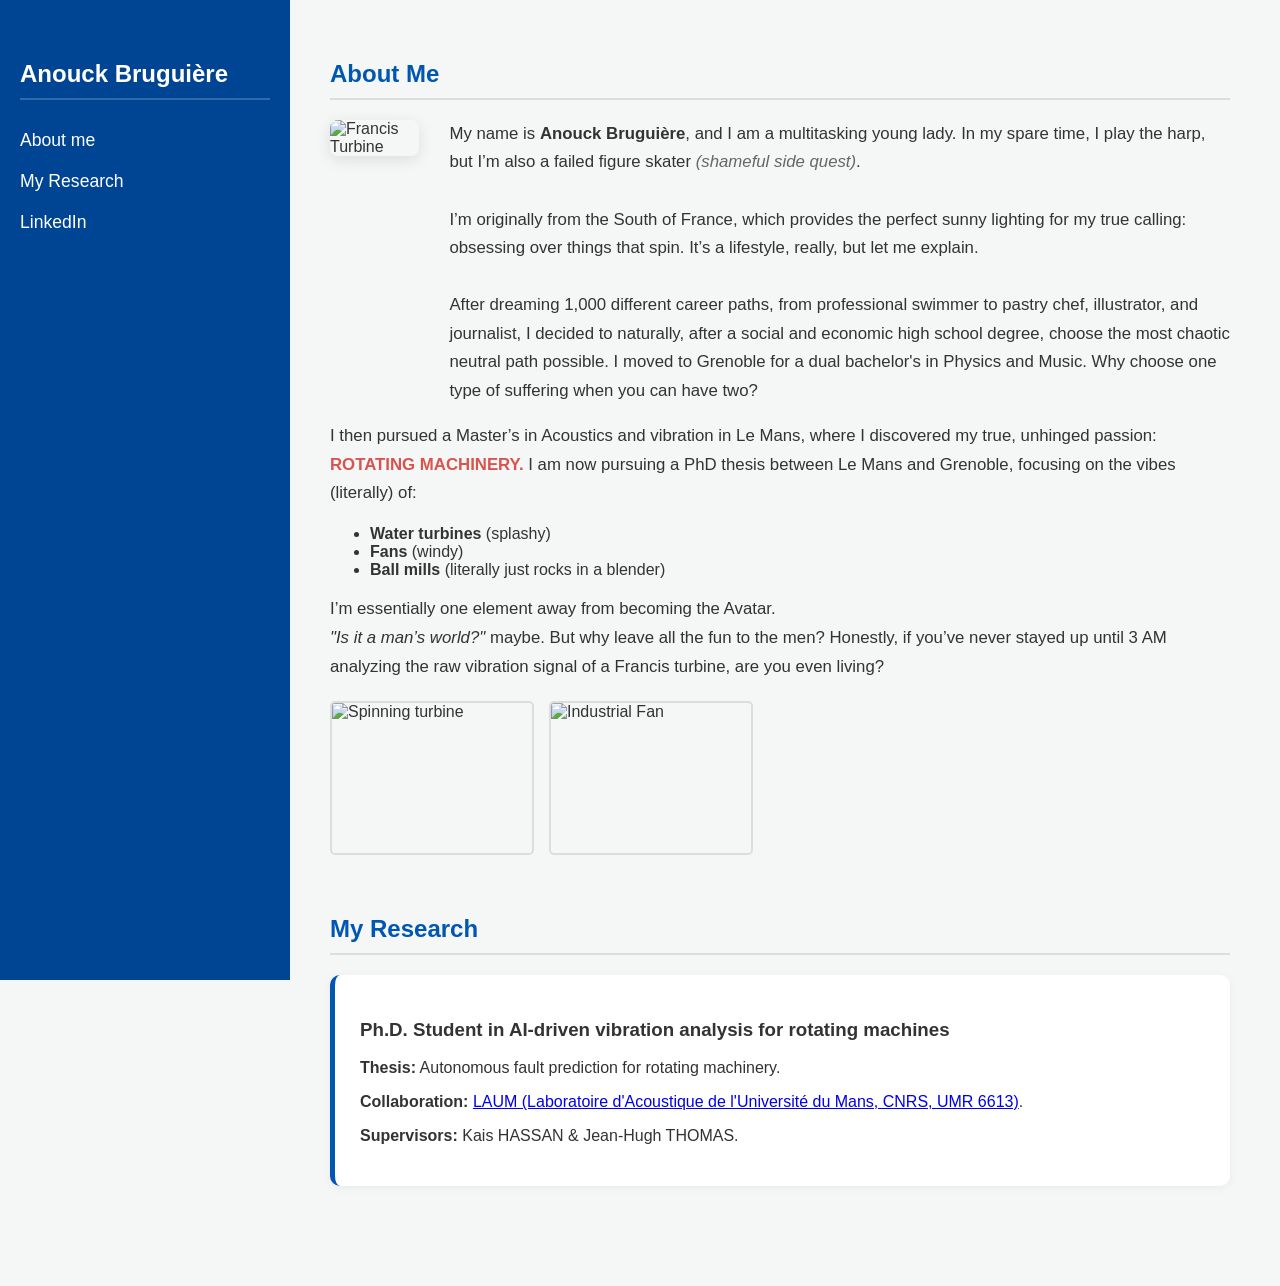
==== index.html @ d62f005c "Update index.html" ====
<!DOCTYPE html>
<html lang="en">
<head>
    <meta charset="UTF-8">
    <meta name="viewport" content="width=device-width, initial-scale=1.0">
    <title>Anouck Bruguière | PhD & Rotating Machinery</title>
    <style>
        :root {
            --sidebar-width: 250px;
            --accent-color: #0056b3;
            --bg-color: #f4f7f6;
        }

        body {
            font-family: 'Inter', -apple-system, sans-serif;
            margin: 0;
            display: flex;
            background-color: var(--bg-color);
            color: #333;
        }

        /* BANDEAU À GAUCHE */
        nav {
            width: var(--sidebar-width);
            background-color: #004494; /* Bleu profond industriel */
            height: 100vh;
            position: fixed;
            color: white;
            padding: 40px 20px;
        }

        nav h1 { font-size: 1.5rem; margin-bottom: 30px; border-bottom: 2px solid rgba(255,255,255,0.2); padding-bottom: 10px; }
        nav ul { list-style: none; padding: 0; }
        nav ul li { margin: 20px 0; }
        nav ul li a { color: white; text-decoration: none; font-weight: 500; font-size: 1.1rem; }
        nav ul li a:hover { color: #82b1ff; }

        /* CONTENU PRINCIPAL */
        main {
            margin-left: calc(var(--sidebar-width) + 40px);
            padding: 40px;
            max-width: 900px;
        }

        section { margin-bottom: 60px; scroll-margin-top: 40px; }
        h2 { color: var(--accent-color); border-bottom: 2px solid #ddd; padding-bottom: 10px; }

        /* ABOUT ME SECTION */
        .profile-container { display: flex; align-items: flex-start; gap: 30px; margin-top: 20px; }
        .turbine-img { 
            width: 300px; 
            border-radius: 8px; 
            box-shadow: 0 4px 15px rgba(0,0,0,0.1);
        }
        .bio-text { line-height: 1.7; font-size: 1.05rem; }

        /* GIFS & IMAGES */
        .gif-container { 
            display: flex; 
            gap: 15px; 
            margin-top: 20px; 
            flex-wrap: wrap;
        }
        .machine-gif { 
            width: 200px; 
            height: 150px; 
            object-fit: cover; 
            border-radius: 5px;
            border: 2px solid #ddd;
        }

        /* RESEARCH SECTION */
        .research-card {
            background: white;
            padding: 25px;
            border-radius: 10px;
            box-shadow: 0 2px 10px rgba(0,0,0,0.05);
            border-left: 5px solid var(--accent-color);
        }

        .energy { font-style: italic; color: #666; }
        .highlight { font-weight: bold; color: #d9534f; }
    </style>
</head>
<body>

    <nav>
        <h1>Anouck Bruguière</h1>
        <ul>
            <li><a href="#about">About me</a></li>
            <li><a href="#research">My Research</a></li>
            <li><a href="https://www.linkedin.com/in/anouck-b-947a131ab/" target="_blank">LinkedIn</a></li>
        </ul>
    </nav>

    <main>
        <section id="about">
            <h2>About Me</h2>
            <div class="profile-container">
                <img src="https://upload.wikimedia.org/wikipedia/commons/thumb/1/1a/Francis_Turbine_at_Grand_Coulee_Dam.jpg/640px-Francis_Turbine_at_Grand_Coulee_Dam.jpg" alt="Francis Turbine" class="turbine-img">
                
                <div class="bio-text">
                    My name is <strong>Anouck Bruguière</strong>, and I am a multitasking young lady. In my spare time, I play the harp, but I’m also a failed figure skater <span class="energy">(shameful side quest)</span>.
                    <br><br>
                    I’m originally from the South of France, which provides the perfect sunny lighting for my true calling: obsessing over things that spin. It’s a lifestyle, really, but let me explain.
                    <br><br>
                    After dreaming 1,000 different career paths, from professional swimmer to pastry chef, illustrator, and journalist, I decided to naturally, after a social and economic high school degree, choose the most chaotic neutral path possible. I moved to Grenoble for a dual bachelor's in Physics and Music. Why choose one type of suffering when you can have two?
                </div>
            </div>

            <p class="bio-text">
                I then pursued a Master’s in Acoustics and vibration in Le Mans, where I discovered my true, unhinged passion: <span class="highlight">ROTATING MACHINERY.</span> 
                I am now pursuing a PhD thesis between Le Mans and Grenoble, focusing on the vibes (literally) of:
            </p>
            <ul>
                <li><strong>Water turbines</strong> (splashy)</li>
                <li><strong>Fans</strong> (windy)</li>
                <li><strong>Ball mills</strong> (literally just rocks in a blender)</li>
            </ul>
            <p class="bio-text">
                I’m essentially one element away from becoming the Avatar. <br>
                <i>"Is it a man’s world?"</i> maybe. But why leave all the fun to the men? Honestly, if you’ve never stayed up until 3 AM analyzing the raw vibration signal of a Francis turbine, are you even living?
            </p>

            <div class="gif-container">
                <img src="https://media.giphy.com/media/v1.Y2lkPTc5MGI3NjExOHpwaXU0Z3J4NXo1bmM0bmZ4dzNqZzNqZzNqZzNqZzNqZzNqZzNqZzZSZmZzZSZmJmcmVzaCZlcD12MV9pbnRlcm5hbF9naWZfYnlfaWQmY3Q9Zw/3o7TKMGpxPvcAIsO8U/giphy.gif" class="machine-gif" alt="Spinning turbine">
                <img src="https://media.giphy.com/media/v1.Y2lkPTc5MGI3NjExbXN6bjR6Ynl6bjR6Ynl6bjR6Ynl6bjR6Ynl6bjR6Ynl6bjR6Ynl6ZSZlcD12MV9pbnRlcm5hbF9naWZfYnlfaWQmY3Q9Zw/l41lTfO3C9pGv9zZ6/giphy.gif" class="machine-gif" alt="Industrial Fan">
            </div>
        </section>

        <section id="research">
            <h2>My Research</h2>
            <div class="research-card">
                <h3>Ph.D. Student in AI-driven vibration analysis for rotating machines</h3>
                <p><strong>Thesis:</strong> Autonomous fault prediction for rotating machinery.</p>
                <p><strong>Collaboration:</strong> <a href="http://laum.univ-lemans.fr/" target="_blank">LAUM (Laboratoire d'Acoustique de l'Université du Mans, CNRS, UMR 6613)</a>.</p>
                <p><strong>Supervisors:</strong> Kais HASSAN & Jean-Hugh THOMAS.</p>
            </div>
        </section>
    </main>

</body>
</html>
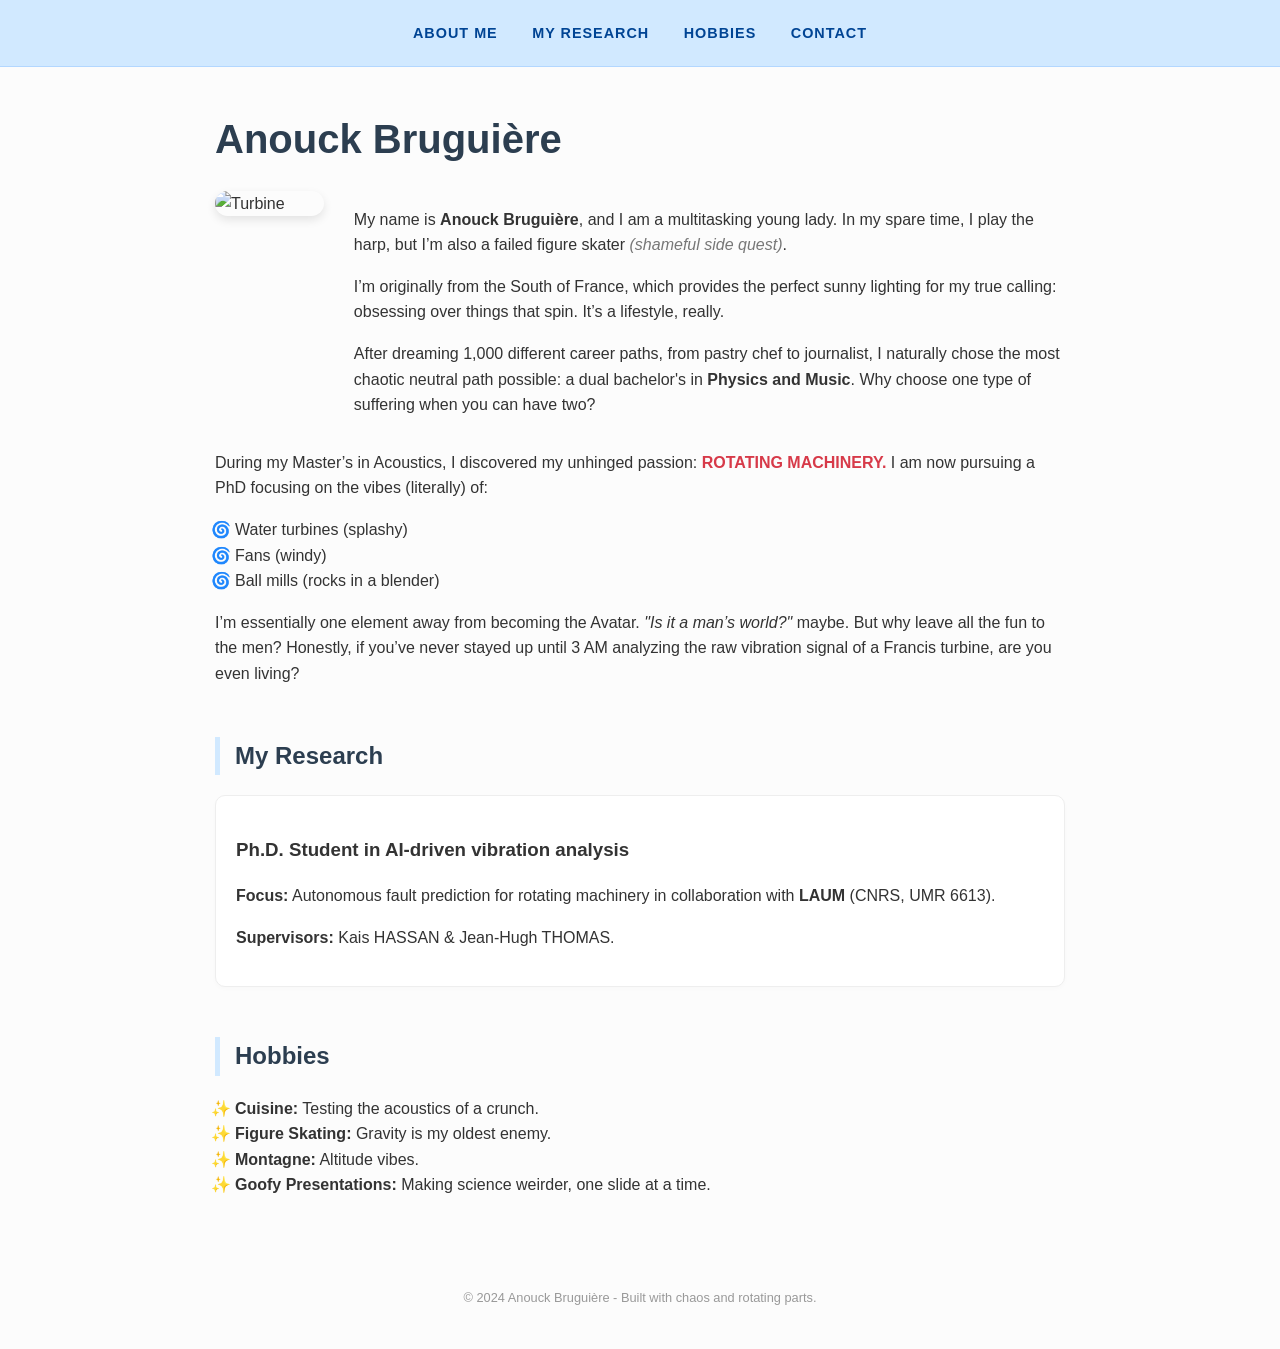
==== commit f011ff39: "Update index.html" ====
--- a/index.html
+++ b/index.html
@@ -3,141 +3,131 @@
 <head>
     <meta charset="UTF-8">
     <meta name="viewport" content="width=device-width, initial-scale=1.0">
-    <title>Anouck Bruguière | PhD & Rotating Machinery</title>
+    <title>Anouck Bruguière | PhD & Vibes</title>
     <style>
-        :root {
-            --sidebar-width: 250px;
-            --accent-color: #0056b3;
-            --bg-color: #f4f7f6;
+        /* Styles Généraux */
+        body { 
+            font-family: 'Segoe UI', Roboto, Helvetica, Arial, sans-serif;
+            line-height: 1.6; 
+            margin: 0;
+            padding: 0;
+            color: #333;
+            background-color: #fcfcfc;
         }
 
-        body {
-            font-family: 'Inter', -apple-system, sans-serif;
-            margin: 0;
-            display: flex;
-            background-color: var(--bg-color);
-            color: #333;
+        /* BANDEAU DU HAUT (Bleu Pastel) */
+        header {
+            background-color: #d1e9ff; /* Bleu pastel */
+            padding: 20px 0;
+            text-align: center;
+            border-bottom: 1px solid #b3d7ff;
+            position: sticky;
+            top: 0;
+            z-index: 1000;
         }
 
-        /* BANDEAU À GAUCHE */
-        nav {
-            width: var(--sidebar-width);
-            background-color: #004494; /* Bleu profond industriel */
-            height: 100vh;
-            position: fixed;
-            color: white;
-            padding: 40px 20px;
+        nav a {
+            margin: 0 15px;
+            text-decoration: none;
+            color: #004494;
+            font-weight: 600;
+            text-transform: uppercase;
+            font-size: 0.9em;
+            letter-spacing: 1px;
         }
 
-        nav h1 { font-size: 1.5rem; margin-bottom: 30px; border-bottom: 2px solid rgba(255,255,255,0.2); padding-bottom: 10px; }
-        nav ul { list-style: none; padding: 0; }
-        nav ul li { margin: 20px 0; }
-        nav ul li a { color: white; text-decoration: none; font-weight: 500; font-size: 1.1rem; }
-        nav ul li a:hover { color: #82b1ff; }
+        nav a:hover { color: #d73a49; }
 
-        /* CONTENU PRINCIPAL */
-        main {
-            margin-left: calc(var(--sidebar-width) + 40px);
-            padding: 40px;
-            max-width: 900px;
+        /* CONTENU */
+        .container {
+            max-width: 850px;
+            margin: 40px auto;
+            padding: 0 20px;
         }
 
-        section { margin-bottom: 60px; scroll-margin-top: 40px; }
-        h2 { color: var(--accent-color); border-bottom: 2px solid #ddd; padding-bottom: 10px; }
+        section { margin-bottom: 50px; }
+        
+        h1 { font-size: 2.5em; color: #2c3e50; margin-bottom: 10px; }
+        h2 { border-left: 5px solid #d1e9ff; padding-left: 15px; color: #2c3e50; }
 
-        /* ABOUT ME SECTION */
-        .profile-container { display: flex; align-items: flex-start; gap: 30px; margin-top: 20px; }
-        .turbine-img { 
-            width: 300px; 
-            border-radius: 8px; 
-            box-shadow: 0 4px 15px rgba(0,0,0,0.1);
-        }
-        .bio-text { line-height: 1.7; font-size: 1.05rem; }
+        .profile-flex { display: flex; gap: 30px; align-items: flex-start; margin-top: 20px; }
+        .main-photo { width: 250px; border-radius: 15px; box-shadow: 0 4px 10px rgba(0,0,0,0.1); }
 
-        /* GIFS & IMAGES */
-        .gif-container { 
-            display: flex; 
-            gap: 15px; 
-            margin-top: 20px; 
-            flex-wrap: wrap;
-        }
-        .machine-gif { 
-            width: 200px; 
-            height: 150px; 
-            object-fit: cover; 
-            border-radius: 5px;
-            border: 2px solid #ddd;
+        .highlight { font-weight: bold; color: #d73a49; }
+        .energy { font-style: italic; color: #777; }
+
+        /* LISTES */
+        ul { list-style-type: "🌀 "; padding-left: 20px; }
+        .hobbies-list { list-style-type: "✨ "; }
+
+        /* CARTE RECHERCHE */
+        .research-box {
+            background: #ffffff;
+            padding: 20px;
+            border-radius: 10px;
+            border: 1px solid #eee;
+            box-shadow: 0 2px 5px rgba(0,0,0,0.02);
         }
 
-        /* RESEARCH SECTION */
-        .research-card {
-            background: white;
-            padding: 25px;
-            border-radius: 10px;
-            box-shadow: 0 2px 10px rgba(0,0,0,0.05);
-            border-left: 5px solid var(--accent-color);
-        }
-
-        .energy { font-style: italic; color: #666; }
-        .highlight { font-weight: bold; color: #d9534f; }
+        footer { text-align: center; padding: 40px; color: #999; font-size: 0.8em; }
     </style>
 </head>
 <body>
 
-    <nav>
-        <h1>Anouck Bruguière</h1>
-        <ul>
-            <li><a href="#about">About me</a></li>
-            <li><a href="#research">My Research</a></li>
-            <li><a href="https://www.linkedin.com/in/anouck-b-947a131ab/" target="_blank">LinkedIn</a></li>
-        </ul>
-    </nav>
+    <header>
+        <nav>
+            <a href="#about">About Me</a>
+            <a href="#research">My Research</a>
+            <a href="#hobbies">Hobbies</a>
+            <a href="https://www.linkedin.com/in/anouck-b-947a131ab/">Contact</a>
+        </nav>
+    </header>
 
-    <main>
+    <div class="container">
+        
         <section id="about">
-            <h2>About Me</h2>
-            <div class="profile-container">
-                <img src="https://upload.wikimedia.org/wikipedia/commons/thumb/1/1a/Francis_Turbine_at_Grand_Coulee_Dam.jpg/640px-Francis_Turbine_at_Grand_Coulee_Dam.jpg" alt="Francis Turbine" class="turbine-img">
-                
-                <div class="bio-text">
-                    My name is <strong>Anouck Bruguière</strong>, and I am a multitasking young lady. In my spare time, I play the harp, but I’m also a failed figure skater <span class="energy">(shameful side quest)</span>.
-                    <br><br>
-                    I’m originally from the South of France, which provides the perfect sunny lighting for my true calling: obsessing over things that spin. It’s a lifestyle, really, but let me explain.
-                    <br><br>
-                    After dreaming 1,000 different career paths, from professional swimmer to pastry chef, illustrator, and journalist, I decided to naturally, after a social and economic high school degree, choose the most chaotic neutral path possible. I moved to Grenoble for a dual bachelor's in Physics and Music. Why choose one type of suffering when you can have two?
+            <h1>Anouck Bruguière</h1>
+            <div class="profile-flex">
+                <img src="https://upload.wikimedia.org/wikipedia/commons/thumb/1/1a/Francis_Turbine_at_Grand_Coulee_Dam.jpg/640px-Francis_Turbine_at_Grand_Coulee_Dam.jpg" alt="Turbine" class="main-photo">
+                <div>
+                    <p>My name is <strong>Anouck Bruguière</strong>, and I am a multitasking young lady. In my spare time, I play the harp, but I’m also a failed figure skater <span class="energy">(shameful side quest)</span>.</p>
+                    <p>I’m originally from the South of France, which provides the perfect sunny lighting for my true calling: obsessing over things that spin. It’s a lifestyle, really.</p>
+                    <p>After dreaming 1,000 different career paths, from pastry chef to journalist, I naturally chose the most chaotic neutral path possible: a dual bachelor's in <strong>Physics and Music</strong>. Why choose one type of suffering when you can have two?</p>
                 </div>
             </div>
-
-            <p class="bio-text">
-                I then pursued a Master’s in Acoustics and vibration in Le Mans, where I discovered my true, unhinged passion: <span class="highlight">ROTATING MACHINERY.</span> 
-                I am now pursuing a PhD thesis between Le Mans and Grenoble, focusing on the vibes (literally) of:
-            </p>
+            <p>During my Master’s in Acoustics, I discovered my unhinged passion: <span class="highlight">ROTATING MACHINERY.</span> I am now pursuing a PhD focusing on the vibes (literally) of:</p>
             <ul>
-                <li><strong>Water turbines</strong> (splashy)</li>
-                <li><strong>Fans</strong> (windy)</li>
-                <li><strong>Ball mills</strong> (literally just rocks in a blender)</li>
+                <li>Water turbines (splashy)</li>
+                <li>Fans (windy)</li>
+                <li>Ball mills (rocks in a blender)</li>
             </ul>
-            <p class="bio-text">
-                I’m essentially one element away from becoming the Avatar. <br>
-                <i>"Is it a man’s world?"</i> maybe. But why leave all the fun to the men? Honestly, if you’ve never stayed up until 3 AM analyzing the raw vibration signal of a Francis turbine, are you even living?
-            </p>
-
-            <div class="gif-container">
-                <img src="https://media.giphy.com/media/v1.Y2lkPTc5MGI3NjExOHpwaXU0Z3J4NXo1bmM0bmZ4dzNqZzNqZzNqZzNqZzNqZzNqZzNqZzZSZmZzZSZmJmcmVzaCZlcD12MV9pbnRlcm5hbF9naWZfYnlfaWQmY3Q9Zw/3o7TKMGpxPvcAIsO8U/giphy.gif" class="machine-gif" alt="Spinning turbine">
-                <img src="https://media.giphy.com/media/v1.Y2lkPTc5MGI3NjExbXN6bjR6Ynl6bjR6Ynl6bjR6Ynl6bjR6Ynl6bjR6Ynl6bjR6Ynl6ZSZlcD12MV9pbnRlcm5hbF9naWZfYnlfaWQmY3Q9Zw/l41lTfO3C9pGv9zZ6/giphy.gif" class="machine-gif" alt="Industrial Fan">
-            </div>
+            <p>I’m essentially one element away from becoming the Avatar. <i>"Is it a man’s world?"</i> maybe. But why leave all the fun to the men? Honestly, if you’ve never stayed up until 3 AM analyzing the raw vibration signal of a Francis turbine, are you even living?</p>
         </section>
 
         <section id="research">
             <h2>My Research</h2>
-            <div class="research-card">
-                <h3>Ph.D. Student in AI-driven vibration analysis for rotating machines</h3>
-                <p><strong>Thesis:</strong> Autonomous fault prediction for rotating machinery.</p>
-                <p><strong>Collaboration:</strong> <a href="http://laum.univ-lemans.fr/" target="_blank">LAUM (Laboratoire d'Acoustique de l'Université du Mans, CNRS, UMR 6613)</a>.</p>
+            <div class="research-box">
+                <h3>Ph.D. Student in AI-driven vibration analysis</h3>
+                <p><strong>Focus:</strong> Autonomous fault prediction for rotating machinery in collaboration with <strong>LAUM</strong> (CNRS, UMR 6613).</p>
                 <p><strong>Supervisors:</strong> Kais HASSAN & Jean-Hugh THOMAS.</p>
             </div>
         </section>
-    </main>
+
+        <section id="hobbies">
+            <h2>Hobbies</h2>
+            <ul class="hobbies-list">
+                <li><strong>Cuisine:</strong> Testing the acoustics of a crunch.</li>
+                <li><strong>Figure Skating:</strong> Gravity is my oldest enemy.</li>
+                <li><strong>Montagne:</strong> Altitude vibes.</li>
+                <li><strong>Goofy Presentations:</strong> Making science weirder, one slide at a time.</li>
+            </ul>
+        </section>
+
+    </div>
+
+    <footer>
+        © 2024 Anouck Bruguière - Built with chaos and rotating parts.
+    </footer>
 
 </body>
 </html>
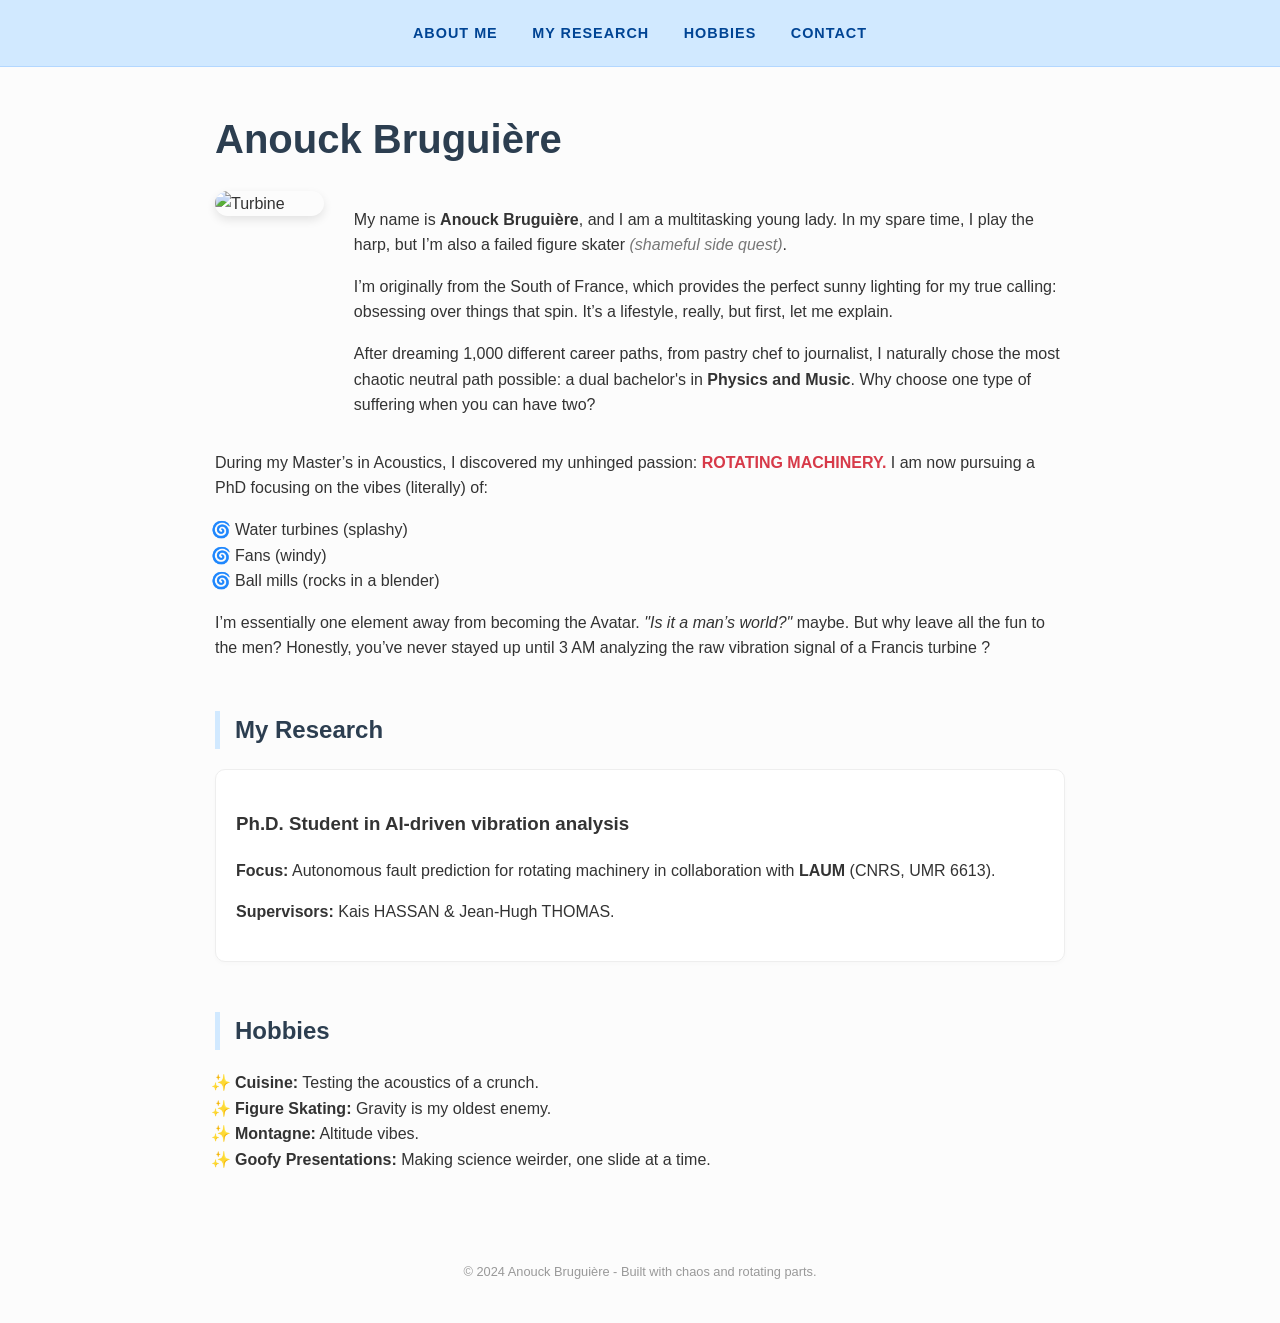
==== commit 53dc3909: "Update index.html" ====
--- a/index.html
+++ b/index.html
@@ -88,10 +88,10 @@
         <section id="about">
             <h1>Anouck Bruguière</h1>
             <div class="profile-flex">
-                <img src="https://upload.wikimedia.org/wikipedia/commons/thumb/1/1a/Francis_Turbine_at_Grand_Coulee_Dam.jpg/640px-Francis_Turbine_at_Grand_Coulee_Dam.jpg" alt="Turbine" class="main-photo">
+                <img src="https://www.wpi.fr/images/Prestations/Pelton.gif" alt="Turbine" class="main-photo">
                 <div>
                     <p>My name is <strong>Anouck Bruguière</strong>, and I am a multitasking young lady. In my spare time, I play the harp, but I’m also a failed figure skater <span class="energy">(shameful side quest)</span>.</p>
-                    <p>I’m originally from the South of France, which provides the perfect sunny lighting for my true calling: obsessing over things that spin. It’s a lifestyle, really.</p>
+                    <p>I’m originally from the South of France, which provides the perfect sunny lighting for my true calling: obsessing over things that spin. It’s a lifestyle, really, but first, let me explain.</p>
                     <p>After dreaming 1,000 different career paths, from pastry chef to journalist, I naturally chose the most chaotic neutral path possible: a dual bachelor's in <strong>Physics and Music</strong>. Why choose one type of suffering when you can have two?</p>
                 </div>
             </div>
@@ -101,7 +101,7 @@
                 <li>Fans (windy)</li>
                 <li>Ball mills (rocks in a blender)</li>
             </ul>
-            <p>I’m essentially one element away from becoming the Avatar. <i>"Is it a man’s world?"</i> maybe. But why leave all the fun to the men? Honestly, if you’ve never stayed up until 3 AM analyzing the raw vibration signal of a Francis turbine, are you even living?</p>
+            <p>I’m essentially one element away from becoming the Avatar. <i>"Is it a man’s world?"</i> maybe. But why leave all the fun to the men? Honestly, you’ve never stayed up until 3 AM analyzing the raw vibration signal of a Francis turbine ?</p>
         </section>
 
         <section id="research">
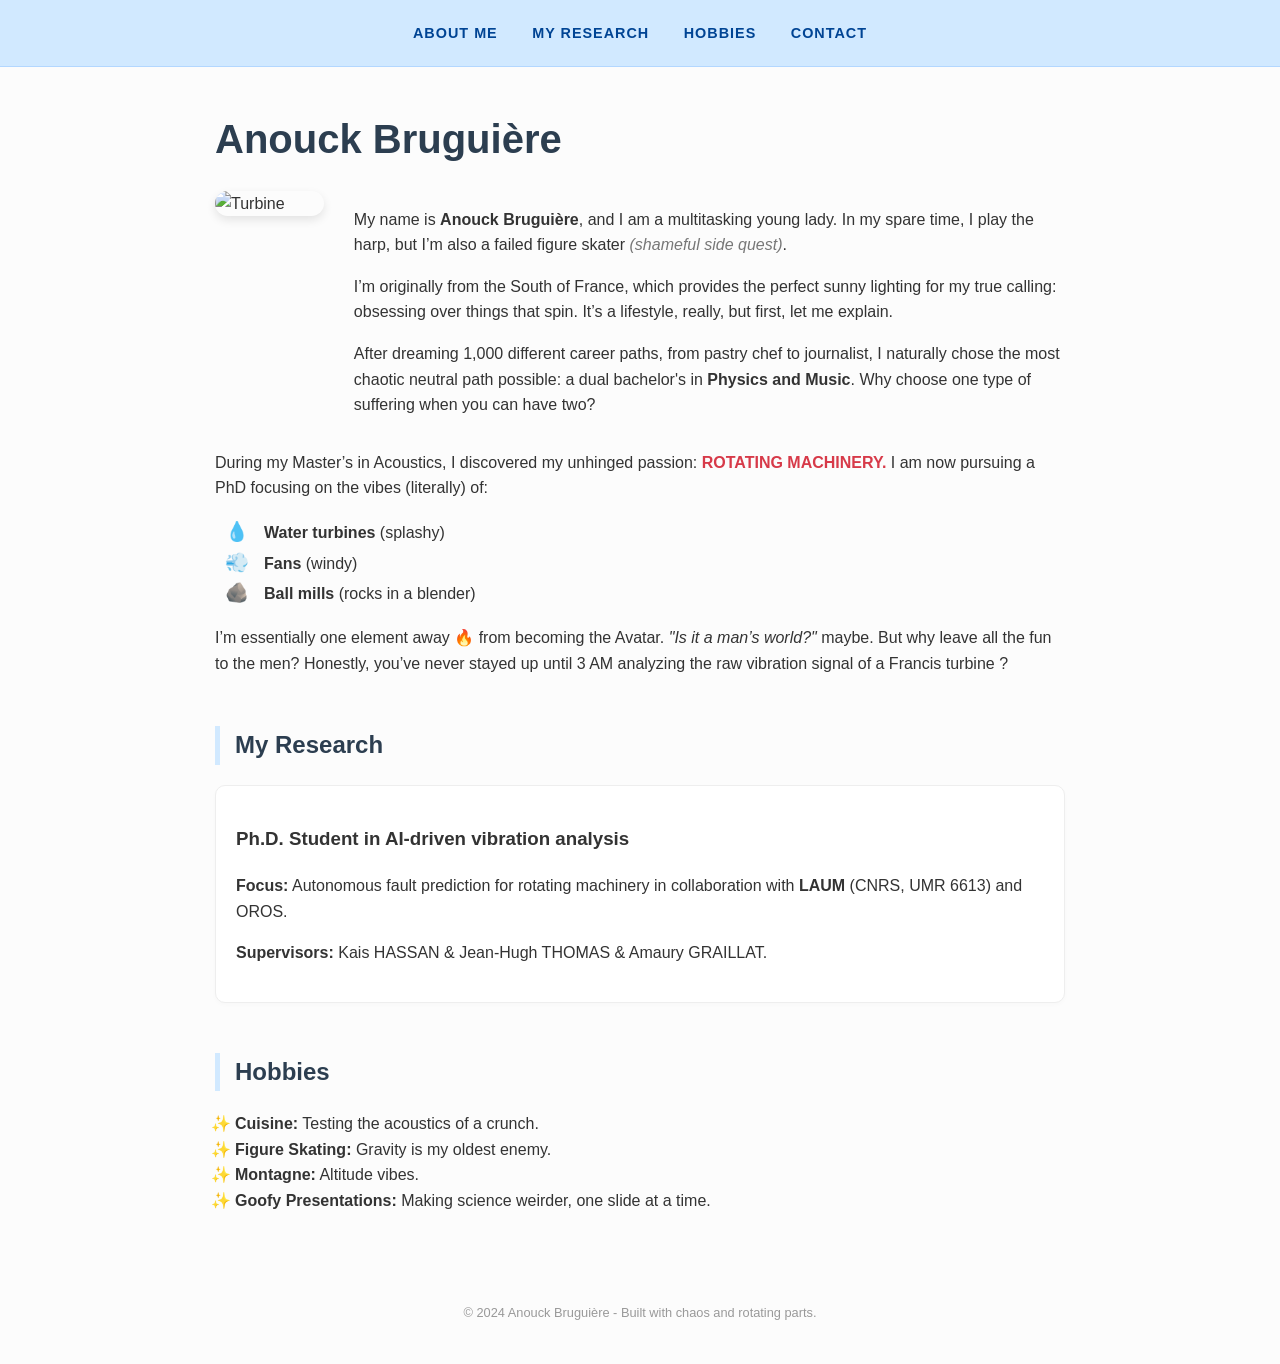
==== commit aca86a5f: "Update index.html" ====
--- a/index.html
+++ b/index.html
@@ -57,8 +57,21 @@
         .energy { font-style: italic; color: #777; }
 
         /* LISTES */
-        ul { list-style-type: "🌀 "; padding-left: 20px; }
-        .hobbies-list { list-style-type: "✨ "; }
+        ul.avatar-list { list-style-type: none; padding-left: 10px; }
+        
+        ul.avatar-list li::before {
+            display: inline-block;
+            margin-right: 15px;
+            font-size: 1.2em;
+        }
+
+        /* emoji cute */
+        ul.avatar-list li:nth-child(1)::before { content: "💧"; } /* Water turbine */
+        ul.avatar-list li:nth-child(2)::before { content: "💨"; } /* Fans */
+        ul.avatar-list li:nth-child(3)::before { content: "🪨"; } /* Ball mills */
+
+        /* pour les passions */
+        ul.hobbies-list { list-style-type: "✨ "; padding-left: 20px;}
 
         /* CARTE RECHERCHE */
         .research-box {
@@ -96,20 +109,20 @@
                 </div>
             </div>
             <p>During my Master’s in Acoustics, I discovered my unhinged passion: <span class="highlight">ROTATING MACHINERY.</span> I am now pursuing a PhD focusing on the vibes (literally) of:</p>
-            <ul>
-                <li>Water turbines (splashy)</li>
-                <li>Fans (windy)</li>
-                <li>Ball mills (rocks in a blender)</li>
+            <ul class="avatar-list">
+                <li><strong>Water turbines</strong> (splashy)</li>
+                <li><strong>Fans</strong> (windy)</li>
+                <li><strong>Ball mills</strong> (rocks in a blender)</li>
             </ul>
-            <p>I’m essentially one element away from becoming the Avatar. <i>"Is it a man’s world?"</i> maybe. But why leave all the fun to the men? Honestly, you’ve never stayed up until 3 AM analyzing the raw vibration signal of a Francis turbine ?</p>
+            <p>I’m essentially one element away 🔥 from becoming the Avatar. <i>"Is it a man’s world?"</i> maybe. But why leave all the fun to the men? Honestly, you’ve never stayed up until 3 AM analyzing the raw vibration signal of a Francis turbine ?</p>
         </section>
 
         <section id="research">
             <h2>My Research</h2>
             <div class="research-box">
                 <h3>Ph.D. Student in AI-driven vibration analysis</h3>
-                <p><strong>Focus:</strong> Autonomous fault prediction for rotating machinery in collaboration with <strong>LAUM</strong> (CNRS, UMR 6613).</p>
-                <p><strong>Supervisors:</strong> Kais HASSAN & Jean-Hugh THOMAS.</p>
+                <p><strong>Focus:</strong> Autonomous fault prediction for rotating machinery in collaboration with <strong>LAUM</strong> (CNRS, UMR 6613) and OROS.</p>
+                <p><strong>Supervisors:</strong> Kais HASSAN & Jean-Hugh THOMAS & Amaury GRAILLAT.</p>
             </div>
         </section>
 
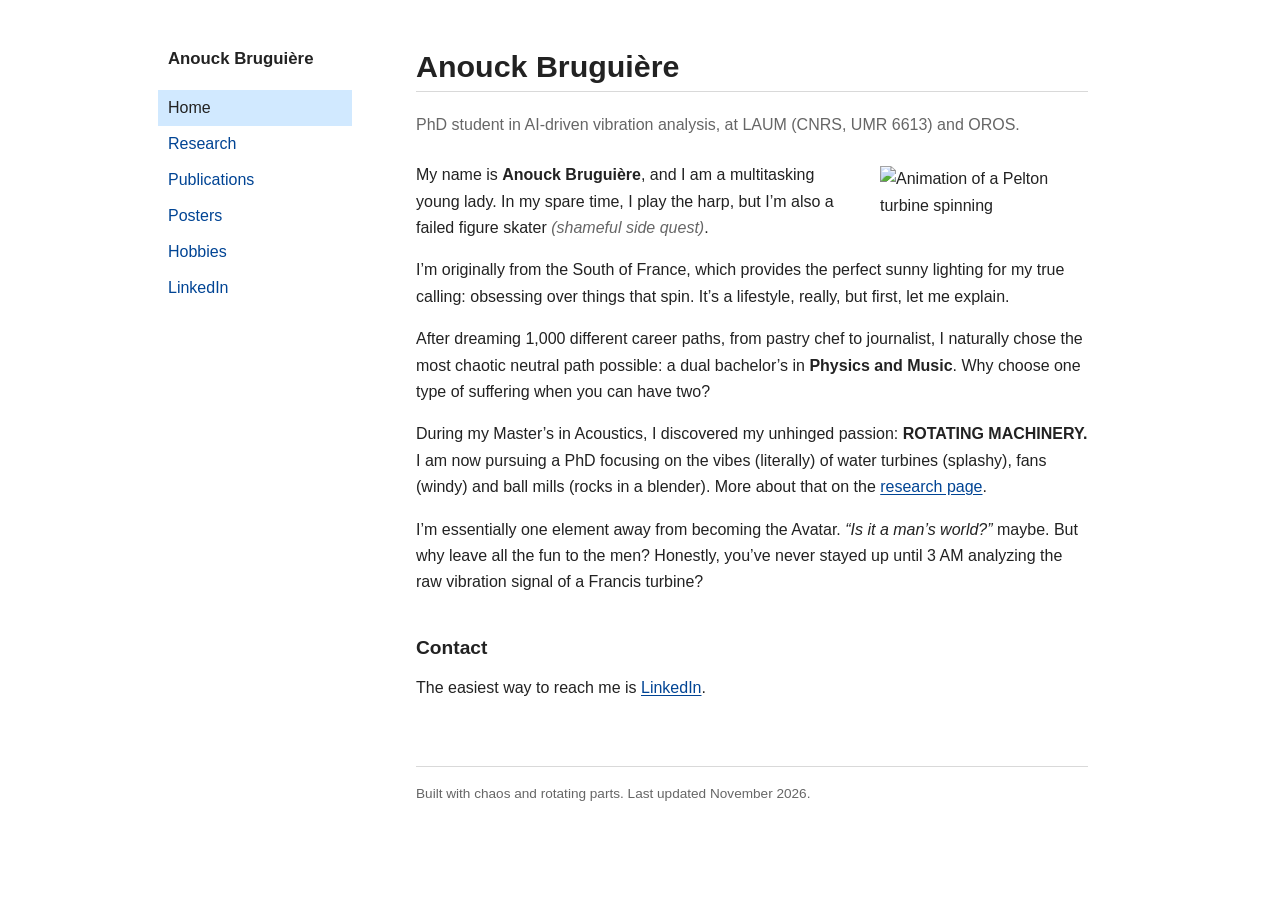
==== commit b8da6215: "Add files via upload Redesign du site : pages multiples, publications et posters" ====
--- a/index.html
+++ b/index.html
@@ -1,146 +1,51 @@
 <!DOCTYPE html>
 <html lang="en">
 <head>
-    <meta charset="UTF-8">
-    <meta name="viewport" content="width=device-width, initial-scale=1.0">
-    <title>Anouck Bruguière | PhD & Vibes</title>
-    <style>
-        /* Styles Généraux */
-        body { 
-            font-family: 'Segoe UI', Roboto, Helvetica, Arial, sans-serif;
-            line-height: 1.6; 
-            margin: 0;
-            padding: 0;
-            color: #333;
-            background-color: #fcfcfc;
-        }
-
-        /* BANDEAU DU HAUT (Bleu Pastel) */
-        header {
-            background-color: #d1e9ff; /* Bleu pastel */
-            padding: 20px 0;
-            text-align: center;
-            border-bottom: 1px solid #b3d7ff;
-            position: sticky;
-            top: 0;
-            z-index: 1000;
-        }
-
-        nav a {
-            margin: 0 15px;
-            text-decoration: none;
-            color: #004494;
-            font-weight: 600;
-            text-transform: uppercase;
-            font-size: 0.9em;
-            letter-spacing: 1px;
-        }
-
-        nav a:hover { color: #d73a49; }
-
-        /* CONTENU */
-        .container {
-            max-width: 850px;
-            margin: 40px auto;
-            padding: 0 20px;
-        }
-
-        section { margin-bottom: 50px; }
-        
-        h1 { font-size: 2.5em; color: #2c3e50; margin-bottom: 10px; }
-        h2 { border-left: 5px solid #d1e9ff; padding-left: 15px; color: #2c3e50; }
-
-        .profile-flex { display: flex; gap: 30px; align-items: flex-start; margin-top: 20px; }
-        .main-photo { width: 250px; border-radius: 15px; box-shadow: 0 4px 10px rgba(0,0,0,0.1); }
-
-        .highlight { font-weight: bold; color: #d73a49; }
-        .energy { font-style: italic; color: #777; }
-
-        /* LISTES */
-        ul.avatar-list { list-style-type: none; padding-left: 10px; }
-        
-        ul.avatar-list li::before {
-            display: inline-block;
-            margin-right: 15px;
-            font-size: 1.2em;
-        }
-
-        /* emoji cute */
-        ul.avatar-list li:nth-child(1)::before { content: "💧"; } /* Water turbine */
-        ul.avatar-list li:nth-child(2)::before { content: "💨"; } /* Fans */
-        ul.avatar-list li:nth-child(3)::before { content: "🪨"; } /* Ball mills */
-
-        /* pour les passions */
-        ul.hobbies-list { list-style-type: "✨ "; padding-left: 20px;}
-
-        /* CARTE RECHERCHE */
-        .research-box {
-            background: #ffffff;
-            padding: 20px;
-            border-radius: 10px;
-            border: 1px solid #eee;
-            box-shadow: 0 2px 5px rgba(0,0,0,0.02);
-        }
-
-        footer { text-align: center; padding: 40px; color: #999; font-size: 0.8em; }
-    </style>
+  <meta charset="UTF-8">
+  <meta name="viewport" content="width=device-width, initial-scale=1.0">
+  <title>Anouck Bruguière | PhD & Vibes</title>
+  <meta name="description" content="Anouck Bruguière, PhD student in AI-driven vibration analysis of rotating machinery (LAUM, CNRS and OROS).">
+  <link rel="stylesheet" href="style.css">
 </head>
 <body>
+<div class="page">
 
-    <header>
-        <nav>
-            <a href="#about">About Me</a>
-            <a href="#research">My Research</a>
-            <a href="#hobbies">Hobbies</a>
-            <a href="https://www.linkedin.com/in/anouck-b-947a131ab/">Contact</a>
-        </nav>
-    </header>
+  <header class="side">
+    <a class="name" href="index.html">Anouck Bruguière</a>
+    <nav aria-label="Main">
+      <a href="index.html" aria-current="page">Home</a>
+      <a href="research.html">Research</a>
+      <a href="publications.html">Publications</a>
+      <a href="posters.html">Posters</a>
+      <a href="hobbies.html">Hobbies</a>
+      <a href="https://www.linkedin.com/in/anouck-b-947a131ab/">LinkedIn</a>
+    </nav>
+  </header>
 
-    <div class="container">
-        
-        <section id="about">
-            <h1>Anouck Bruguière</h1>
-            <div class="profile-flex">
-                <img src="https://www.wpi.fr/images/Prestations/Pelton.gif" alt="Turbine" class="main-photo">
-                <div>
-                    <p>My name is <strong>Anouck Bruguière</strong>, and I am a multitasking young lady. In my spare time, I play the harp, but I’m also a failed figure skater <span class="energy">(shameful side quest)</span>.</p>
-                    <p>I’m originally from the South of France, which provides the perfect sunny lighting for my true calling: obsessing over things that spin. It’s a lifestyle, really, but first, let me explain.</p>
-                    <p>After dreaming 1,000 different career paths, from pastry chef to journalist, I naturally chose the most chaotic neutral path possible: a dual bachelor's in <strong>Physics and Music</strong>. Why choose one type of suffering when you can have two?</p>
-                </div>
-            </div>
-            <p>During my Master’s in Acoustics, I discovered my unhinged passion: <span class="highlight">ROTATING MACHINERY.</span> I am now pursuing a PhD focusing on the vibes (literally) of:</p>
-            <ul class="avatar-list">
-                <li><strong>Water turbines</strong> (splashy)</li>
-                <li><strong>Fans</strong> (windy)</li>
-                <li><strong>Ball mills</strong> (rocks in a blender)</li>
-            </ul>
-            <p>I’m essentially one element away 🔥 from becoming the Avatar. <i>"Is it a man’s world?"</i> maybe. But why leave all the fun to the men? Honestly, you’ve never stayed up until 3 AM analyzing the raw vibration signal of a Francis turbine ?</p>
-        </section>
+  <main>
+    <h1>Anouck Bruguière</h1>
+    <p class="role">PhD student in AI-driven vibration analysis, at LAUM (CNRS, UMR 6613) and OROS.</p>
 
-        <section id="research">
-            <h2>My Research</h2>
-            <div class="research-box">
-                <h3>Ph.D. Student in AI-driven vibration analysis</h3>
-                <p><strong>Focus:</strong> Autonomous fault prediction for rotating machinery in collaboration with <strong>LAUM</strong> (CNRS, UMR 6613) and OROS.</p>
-                <p><strong>Supervisors:</strong> Kais HASSAN & Jean-Hugh THOMAS & Amaury GRAILLAT.</p>
-            </div>
-        </section>
+    <!-- EDIT: replace this animation with your own photo if you want, e.g. src="images/anouck.jpg" -->
+    <img class="portrait" src="https://www.wpi.fr/images/Prestations/Pelton.gif" alt="Animation of a Pelton turbine spinning">
 
-        <section id="hobbies">
-            <h2>Hobbies</h2>
-            <ul class="hobbies-list">
-                <li><strong>Cuisine:</strong> Testing the acoustics of a crunch.</li>
-                <li><strong>Figure Skating:</strong> Gravity is my oldest enemy.</li>
-                <li><strong>Montagne:</strong> Altitude vibes.</li>
-                <li><strong>Goofy Presentations:</strong> Making science weirder, one slide at a time.</li>
-            </ul>
-        </section>
+    <p>My name is <strong>Anouck Bruguière</strong>, and I am a multitasking young lady. In my spare time, I play the harp, but I’m also a failed figure skater <span class="aside">(shameful side quest)</span>.</p>
 
-    </div>
+    <p>I’m originally from the South of France, which provides the perfect sunny lighting for my true calling: obsessing over things that spin. It’s a lifestyle, really, but first, let me explain.</p>
 
-    <footer>
-        © 2024 Anouck Bruguière - Built with chaos and rotating parts.
-    </footer>
+    <p>After dreaming 1,000 different career paths, from pastry chef to journalist, I naturally chose the most chaotic neutral path possible: a dual bachelor’s in <strong>Physics and Music</strong>. Why choose one type of suffering when you can have two?</p>
 
+    <p>During my Master’s in Acoustics, I discovered my unhinged passion: <strong>ROTATING MACHINERY.</strong> I am now pursuing a PhD focusing on the vibes (literally) of water turbines (splashy), fans (windy) and ball mills (rocks in a blender). More about that on the <a href="research.html">research page</a>.</p>
+
+    <p>I’m essentially one element away from becoming the Avatar. <em>“Is it a man’s world?”</em> maybe. But why leave all the fun to the men? Honestly, you’ve never stayed up until 3 AM analyzing the raw vibration signal of a Francis turbine?</p>
+
+    <h2>Contact</h2>
+    <p>The easiest way to reach me is <a href="https://www.linkedin.com/in/anouck-b-947a131ab/">LinkedIn</a>.</p>
+    <!-- EDIT: add your professional email here if you want, e.g. <p>Email: firstname.lastname@univ-lemans.fr</p> -->
+
+    <footer>Built with chaos and rotating parts. Last updated November 2026.</footer>
+  </main>
+
+</div>
 </body>
 </html>
--- a/style.css
+++ b/style.css
@@ -0,0 +1,172 @@
+/* ---------- Base ---------- */
+:root {
+  --ink: #222;
+  --muted: #666;
+  --link: #004494;
+  --hover: #d73a49;
+  --pastel: #d1e9ff;
+  --rule: #d9d9d9;
+  --bg: #fff;
+}
+
+*, *::before, *::after { box-sizing: border-box; }
+
+body {
+  margin: 0;
+  background: var(--bg);
+  color: var(--ink);
+  font: 1rem/1.65 -apple-system, BlinkMacSystemFont, "Segoe UI", Roboto, Helvetica, Arial, sans-serif;
+}
+
+/* ---------- Page layout: menu on the left, text on the right ---------- */
+.page {
+  display: grid;
+  grid-template-columns: 11.5rem minmax(0, 1fr);
+  column-gap: 4rem;
+  max-width: 62rem;
+  margin: 0 auto;
+  padding: 3rem 1.5rem 2rem;
+}
+
+.side {
+  position: sticky;
+  top: 3rem;
+  align-self: start;
+}
+
+.side .name {
+  display: block;
+  margin-bottom: 1.25rem;
+  font-weight: 700;
+  font-size: 1.05rem;
+  line-height: 1.3;
+  color: var(--ink);
+  text-decoration: none;
+}
+
+.side nav { display: flex; flex-direction: column; }
+
+.side nav a {
+  margin-left: -0.6rem;
+  padding: 0.3rem 0.6rem;
+  color: var(--link);
+  text-decoration: none;
+}
+
+.side nav a:hover { color: var(--hover); }
+
+.side nav a[aria-current="page"] {
+  background: var(--pastel);
+  color: var(--ink);
+}
+
+main { max-width: 42rem; }
+
+/* ---------- Text ---------- */
+h1 {
+  margin: 0 0 1.25rem;
+  padding-bottom: 0.4rem;
+  border-bottom: 1px solid var(--rule);
+  font-size: 1.9rem;
+  font-weight: 600;
+  line-height: 1.2;
+}
+
+h2 {
+  margin: 2.25rem 0 0.75rem;
+  font-size: 1.2rem;
+  font-weight: 600;
+}
+
+p { margin: 0 0 1rem; }
+
+.role { color: var(--muted); margin-bottom: 1.5rem; }
+.aside { font-style: italic; color: var(--muted); }
+
+main a { color: var(--link); text-underline-offset: 0.15em; }
+main a:hover { color: var(--hover); }
+
+a:focus-visible, summary:focus-visible {
+  outline: 2px solid var(--link);
+  outline-offset: 2px;
+}
+
+ul.plain { padding-left: 1.25rem; margin: 0 0 1rem; }
+ul.plain li { margin-bottom: 0.35rem; }
+
+dl.hobbies { margin: 0; }
+dl.hobbies dt { font-weight: 600; margin-top: 1rem; }
+dl.hobbies dd { margin: 0; }
+
+.portrait {
+  float: right;
+  width: 13rem;
+  height: auto;
+  margin: 0.25rem 0 1rem 1.5rem;
+}
+
+/* ---------- Publications ---------- */
+.pubs { list-style: none; padding: 0; margin: 0; }
+.pubs > li { margin-bottom: 1.6rem; }
+.pubs p { margin: 0; }
+.pubs .title { font-weight: 600; }
+
+details { margin-top: 0.3rem; }
+
+summary {
+  display: inline;
+  cursor: pointer;
+  color: var(--link);
+  font-size: 0.95rem;
+}
+summary:hover { color: var(--hover); }
+
+details p {
+  margin: 0.5rem 0 0;
+  padding-left: 1rem;
+  border-left: 3px solid var(--pastel);
+  font-size: 0.95rem;
+  color: #444;
+}
+
+/* ---------- Posters ---------- */
+.posters {
+  display: grid;
+  grid-template-columns: repeat(auto-fill, minmax(13rem, 1fr));
+  gap: 2.25rem 1.75rem;
+  align-items: start;
+  list-style: none;
+  padding: 0;
+  margin: 0;
+}
+
+.posters figure { margin: 0; }
+.posters img { display: block; width: 100%; height: auto; border: 1px solid var(--rule); }
+.posters figcaption { margin-top: 0.6rem; font-size: 0.92rem; line-height: 1.45; }
+
+/* ---------- Footer ---------- */
+footer {
+  margin-top: 4rem;
+  padding-top: 1rem;
+  border-top: 1px solid var(--rule);
+  color: var(--muted);
+  font-size: 0.85rem;
+}
+
+/* ---------- Small screens: menu moves to the top ---------- */
+@media (max-width: 760px) {
+  .page { display: block; padding: 1.5rem 1.25rem; }
+
+  .side {
+    position: static;
+    margin-bottom: 2rem;
+    padding-bottom: 1rem;
+    border-bottom: 1px solid var(--rule);
+  }
+
+  .side .name { margin-bottom: 0.5rem; }
+  .side nav { flex-direction: row; flex-wrap: wrap; gap: 0.1rem 0.75rem; }
+  .side nav a { margin-left: 0; padding: 0.2rem 0.5rem; }
+
+  .portrait { float: none; display: block; width: min(13rem, 60%); margin: 0 0 1.25rem; }
+}
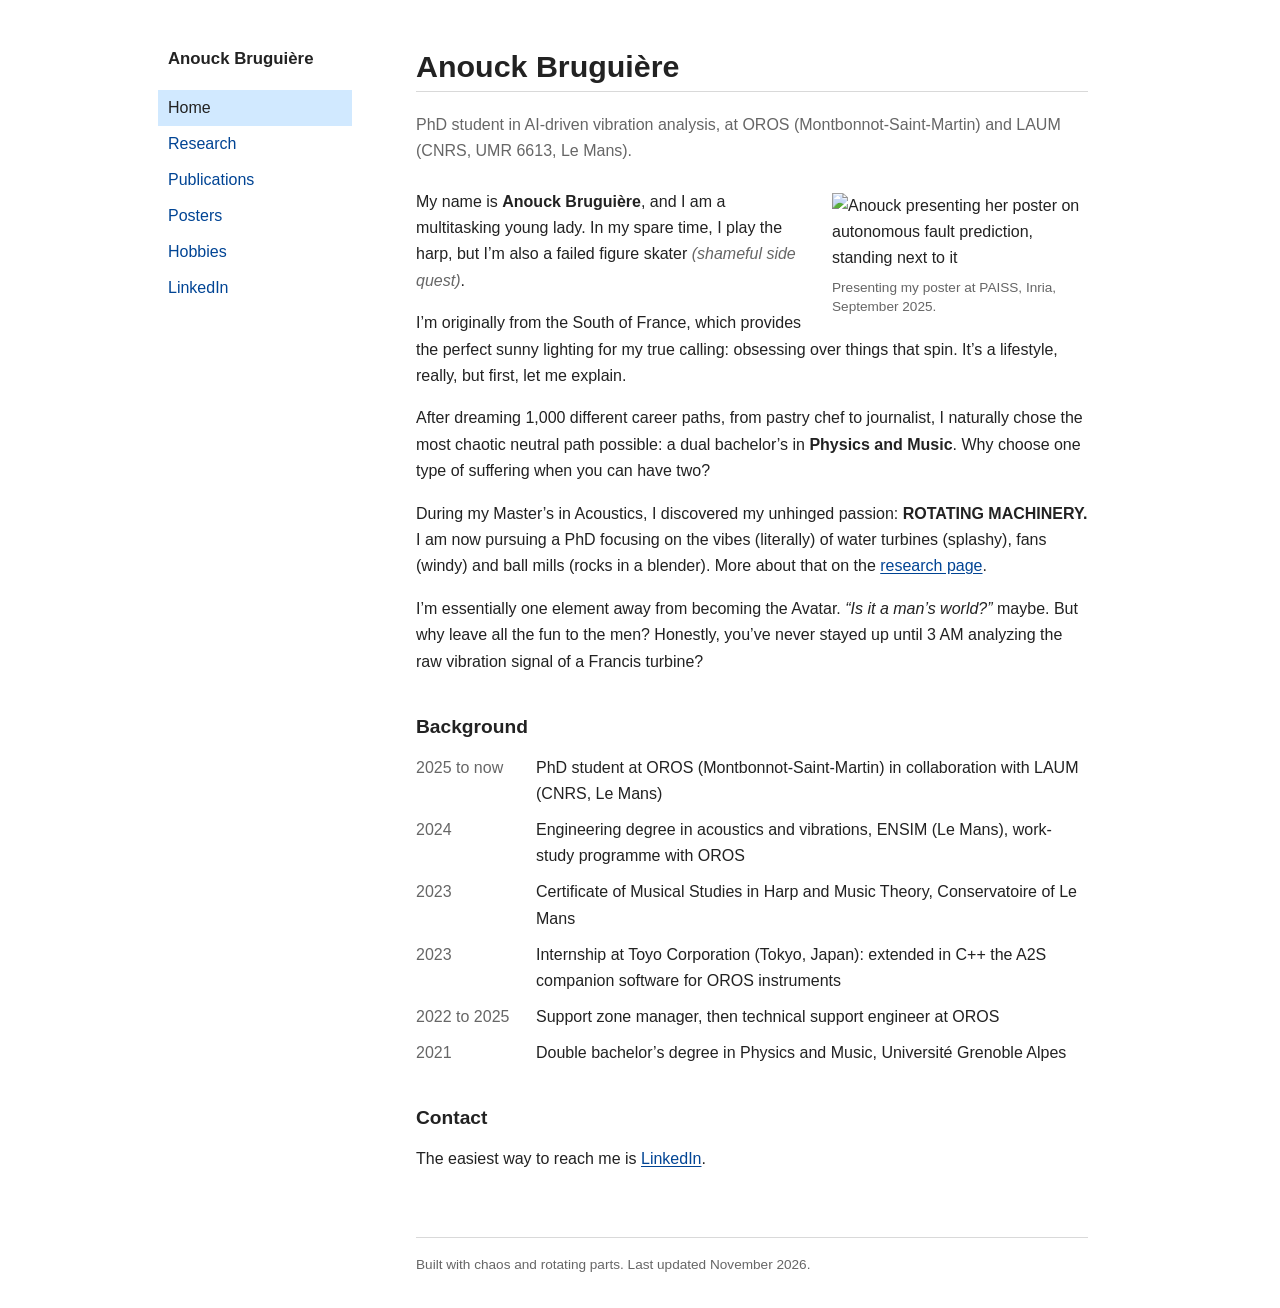
==== commit 35df13d3: "Add files via upload update site 10/11/26" ====
--- a/index.html
+++ b/index.html
@@ -24,10 +24,12 @@
 
   <main>
     <h1>Anouck Bruguière</h1>
-    <p class="role">PhD student in AI-driven vibration analysis, at LAUM (CNRS, UMR 6613) and OROS.</p>
+    <p class="role">PhD student in AI-driven vibration analysis, at OROS (Montbonnot-Saint-Martin) and LAUM (CNRS, UMR 6613, Le Mans).</p>
 
-    <!-- EDIT: replace this animation with your own photo if you want, e.g. src="images/anouck.jpg" -->
-    <img class="portrait" src="https://www.wpi.fr/images/Prestations/Pelton.gif" alt="Animation of a Pelton turbine spinning">
+    <figure class="photo">
+      <img src="images/paiss-2025.jpg" alt="Anouck presenting her poster on autonomous fault prediction, standing next to it">
+      <figcaption>Presenting my poster at PAISS, Inria, September 2025.</figcaption>
+    </figure>
 
     <p>My name is <strong>Anouck Bruguière</strong>, and I am a multitasking young lady. In my spare time, I play the harp, but I’m also a failed figure skater <span class="aside">(shameful side quest)</span>.</p>
 
@@ -39,6 +41,16 @@
 
     <p>I’m essentially one element away from becoming the Avatar. <em>“Is it a man’s world?”</em> maybe. But why leave all the fun to the men? Honestly, you’ve never stayed up until 3 AM analyzing the raw vibration signal of a Francis turbine?</p>
 
+    <h2>Background</h2>
+    <ul class="timeline">
+      <li><span class="when">2025 to now</span><span>PhD student at OROS (Montbonnot-Saint-Martin) in collaboration with LAUM (CNRS, Le Mans)</span></li>
+      <li><span class="when">2024</span><span>Engineering degree in acoustics and vibrations, ENSIM (Le Mans), work-study programme with OROS</span></li>
+      <li><span class="when">2023</span><span>Certificate of Musical Studies in Harp and Music Theory, Conservatoire of Le Mans</span></li>
+      <li><span class="when">2023</span><span>Internship at Toyo Corporation (Tokyo, Japan): extended in C++ the A2S companion software for OROS instruments</span></li>
+      <li><span class="when">2022 to 2025</span><span>Support zone manager, then technical support engineer at OROS</span></li>
+      <li><span class="when">2021</span><span>Double bachelor’s degree in Physics and Music, Université Grenoble Alpes</span></li>
+    </ul>
+
     <h2>Contact</h2>
     <p>The easiest way to reach me is <a href="https://www.linkedin.com/in/anouck-b-947a131ab/">LinkedIn</a>.</p>
     <!-- EDIT: add your professional email here if you want, e.g. <p>Email: firstname.lastname@univ-lemans.fr</p> -->
--- a/style.css
+++ b/style.css
@@ -105,6 +105,14 @@
   margin: 0.25rem 0 1rem 1.5rem;
 }
 
+figure.photo {
+  float: right;
+  width: 16rem;
+  margin: 0.25rem 0 1rem 1.75rem;
+}
+figure.photo img { display: block; width: 100%; height: auto; }
+figure.photo figcaption { margin-top: 0.4rem; font-size: 0.85rem; line-height: 1.4; color: var(--muted); }
+
 /* ---------- Publications ---------- */
 .pubs { list-style: none; padding: 0; margin: 0; }
 .pubs > li { margin-bottom: 1.6rem; }
@@ -169,4 +177,16 @@
   .side nav a { margin-left: 0; padding: 0.2rem 0.5rem; }
 
   .portrait { float: none; display: block; width: min(13rem, 60%); margin: 0 0 1.25rem; }
+  figure.photo { float: none; width: 100%; max-width: 24rem; margin: 0 0 1.25rem; }
 }
+
+/* ---------- Background (dates + text) ---------- */
+ul.timeline { list-style: none; padding: 0; margin: 0 0 1rem; }
+ul.timeline li { display: grid; grid-template-columns: 6.5rem minmax(0, 1fr); gap: 0 1rem; margin-bottom: 0.6rem; }
+ul.timeline .when { color: var(--muted); }
+@media (max-width: 520px) {
+  ul.timeline li { display: block; }
+  ul.timeline .when { display: block; font-size: 0.9rem; }
+}
+
+.award { font-weight: 600; }
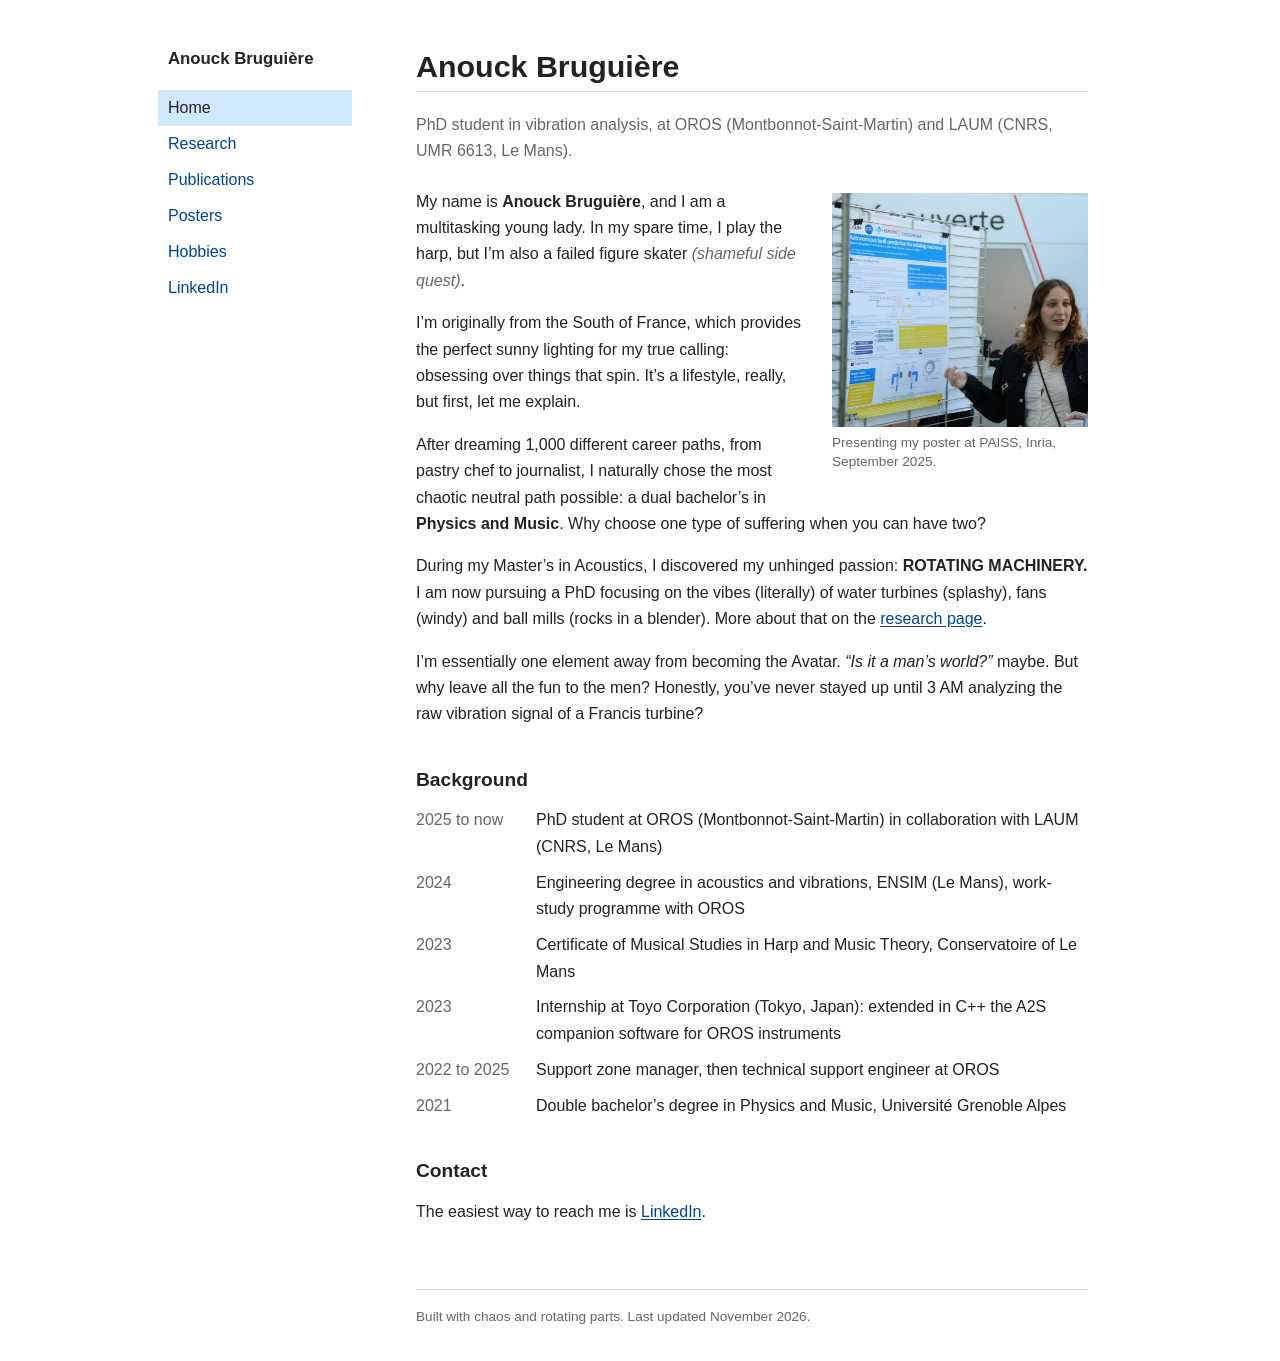
==== commit 8cea98fd: "Update index.html changement nom PhD" ====
--- a/index.html
+++ b/index.html
@@ -4,7 +4,7 @@
   <meta charset="UTF-8">
   <meta name="viewport" content="width=device-width, initial-scale=1.0">
   <title>Anouck Bruguière | PhD & Vibes</title>
-  <meta name="description" content="Anouck Bruguière, PhD student in AI-driven vibration analysis of rotating machinery (LAUM, CNRS and OROS).">
+  <meta name="description" content="Anouck Bruguière, PhD student in vibration analysis for rotating machinery (LAUM, CNRS and OROS).">
   <link rel="stylesheet" href="style.css">
 </head>
 <body>
@@ -24,7 +24,7 @@
 
   <main>
     <h1>Anouck Bruguière</h1>
-    <p class="role">PhD student in AI-driven vibration analysis, at OROS (Montbonnot-Saint-Martin) and LAUM (CNRS, UMR 6613, Le Mans).</p>
+    <p class="role">PhD student in vibration analysis, at OROS (Montbonnot-Saint-Martin) and LAUM (CNRS, UMR 6613, Le Mans).</p>
 
     <figure class="photo">
       <img src="images/paiss-2025.jpg" alt="Anouck presenting her poster on autonomous fault prediction, standing next to it">
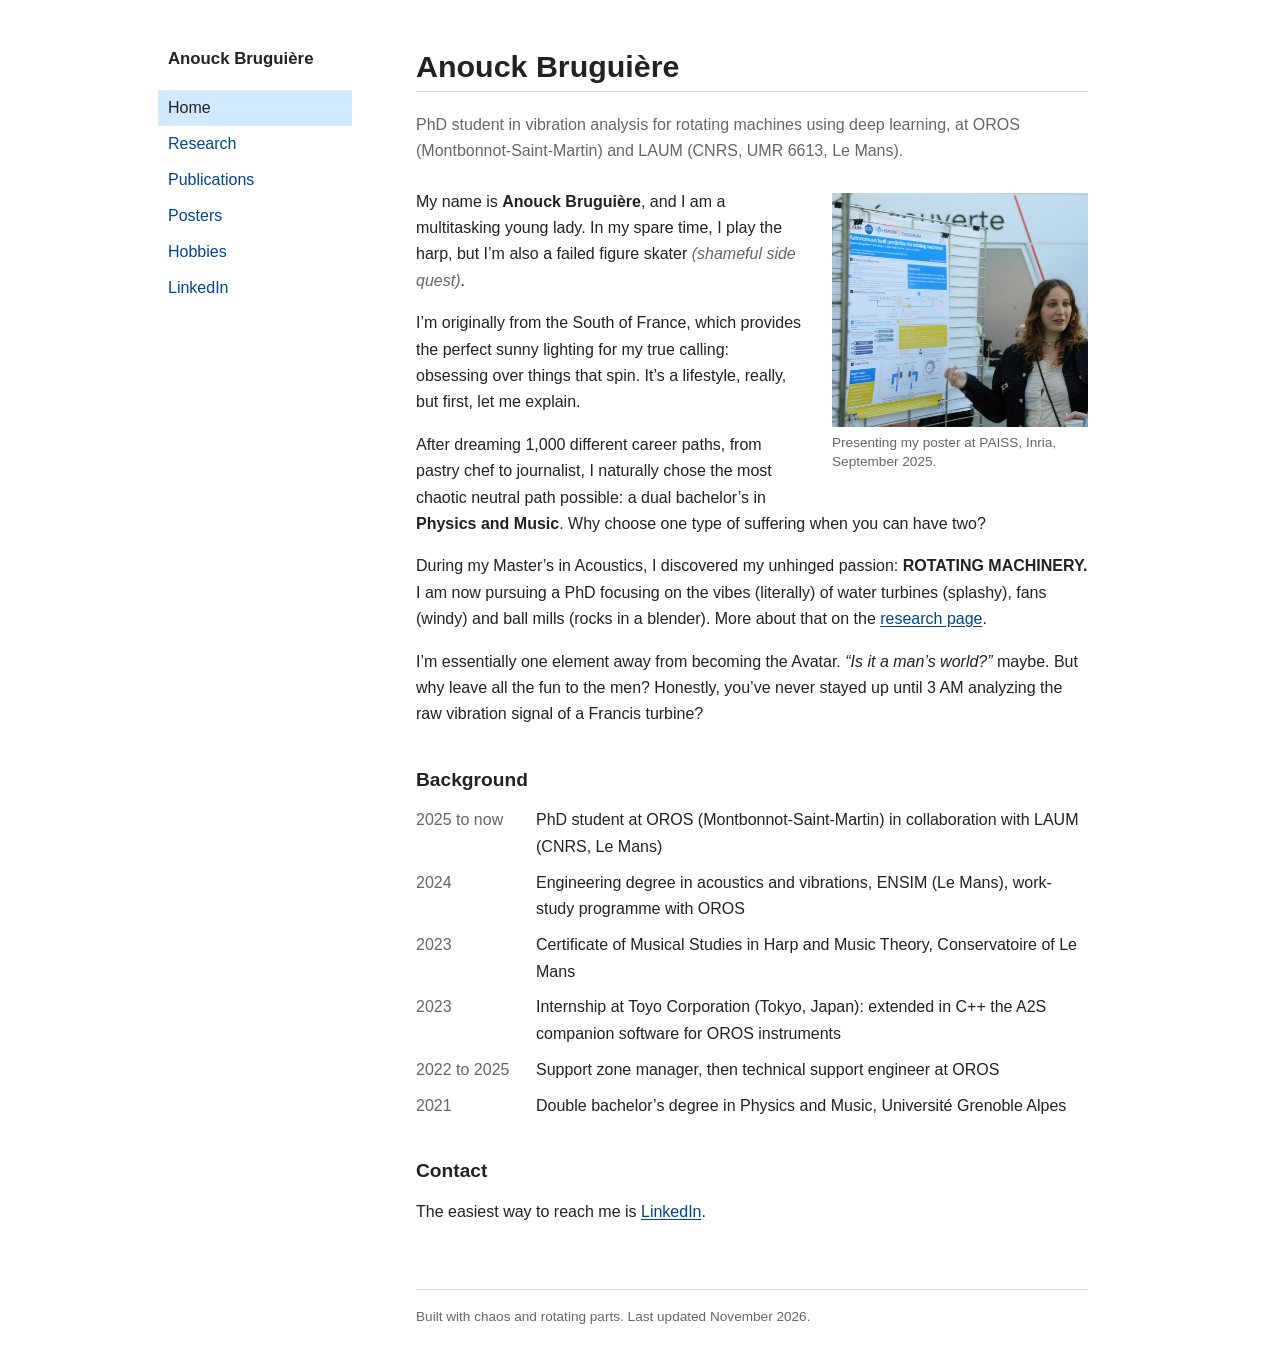
==== commit a8fde918: "Edit de ma bibliographie" ====
--- a/index.html
+++ b/index.html
@@ -4,7 +4,7 @@
   <meta charset="UTF-8">
   <meta name="viewport" content="width=device-width, initial-scale=1.0">
   <title>Anouck Bruguière | PhD & Vibes</title>
-  <meta name="description" content="Anouck Bruguière, PhD student in vibration analysis for rotating machinery (LAUM, CNRS and OROS).">
+  <meta name="description" content="Anouck Bruguière, PhD student in vibration analysis for rotating machines using deep learning (LAUM, CNRS and OROS).">
   <link rel="stylesheet" href="style.css">
 </head>
 <body>
@@ -24,7 +24,7 @@
 
   <main>
     <h1>Anouck Bruguière</h1>
-    <p class="role">PhD student in vibration analysis, at OROS (Montbonnot-Saint-Martin) and LAUM (CNRS, UMR 6613, Le Mans).</p>
+    <p class="role">PhD student in vibration analysis for rotating machines using deep learning, at OROS (Montbonnot-Saint-Martin) and LAUM (CNRS, UMR 6613, Le Mans).</p>
 
     <figure class="photo">
       <img src="images/paiss-2025.jpg" alt="Anouck presenting her poster on autonomous fault prediction, standing next to it">
